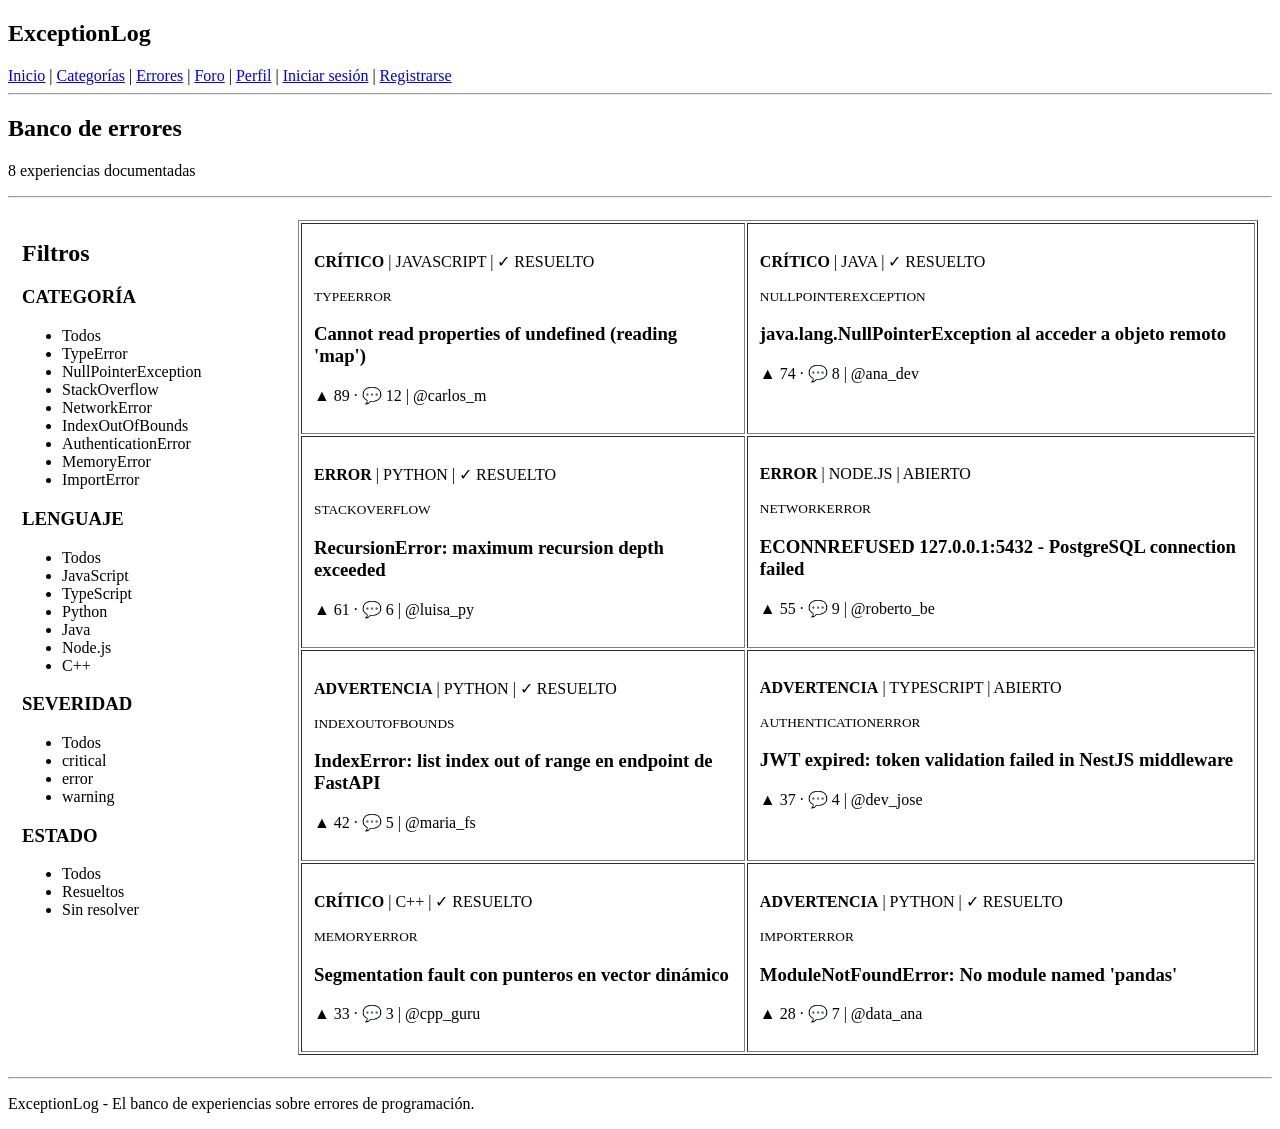
==== errores.html @ 6d087bd1 "Tercera página con js" ====
<!DOCTYPE html>
<html lang="es">
<head>
  <meta charset="UTF-8">
  <title>Errores - ExceptionLog</title>
  <link rel="stylesheet" href="styles.css">
</head>
<body class="errores">

<header>
  <h2>ExceptionLog</h2>
  <nav>
    <a href="index.html">Inicio</a> |
    <a href="categorias.html">Categorías</a> |
    <a href="errores.html">Errores</a> |
    <a href="foro.html">Foro</a> |
    <a href="perfil.html">Perfil</a> |
    <a href="iniciar-sesion.html">Iniciar sesión</a> |
    <a href="registro.html">Registrarse</a>
  </nav>
  <hr>
</header>

<main>

  <section>
    <h1>Banco de errores</h1>
    <p>8 experiencias documentadas</p>
  </section>

  <hr>

  <table cellpadding="12">
    <tr>
      <td valign="top" width="250">
        <aside>
          <h2>Filtros</h2>
      <h3>CATEGORÍA</h3>
      <ul>
        <li>Todos</li>
        <li>TypeError</li>
        <li>NullPointerException</li>
        <li>StackOverflow</li>
        <li>NetworkError</li>
        <li>IndexOutOfBounds</li>
        <li>AuthenticationError</li>
        <li>MemoryError</li>
        <li>ImportError</li>
      </ul>
      <h3>LENGUAJE</h3>
      <ul>
        <li>Todos</li>
        <li>JavaScript</li>
        <li>TypeScript</li>
        <li>Python</li>
        <li>Java</li>
        <li>Node.js</li>
        <li>C++</li>
      </ul>
      <h3>SEVERIDAD</h3>
      <ul>
        <li>Todos</li>
        <li>critical</li>
        <li>error</li>
        <li>warning</li>
      </ul>
      <h3>ESTADO</h3>
      <ul>
        <li>Todos</li>
        <li>Resueltos</li>
        <li>Sin resolver</li>
      </ul>
        </aside>
      </td>
      <td valign="top">
        <section>
          <table border="1" cellpadding="12">
      <tr>
        <td valign="top">
          <p><b>CRÍTICO</b> | JAVASCRIPT | ✓ RESUELTO</p>
          <p><small>TYPEERROR</small></p>
          <h3>Cannot read properties of undefined (reading 'map')</h3>
          <p>▲ 89 · 💬 12 | @carlos_m</p>
        </td>
        <td valign="top">
          <p><b>CRÍTICO</b> | JAVA | ✓ RESUELTO</p>
          <p><small>NULLPOINTEREXCEPTION</small></p>
          <h3>java.lang.NullPointerException al acceder a objeto remoto</h3>
          <p>▲ 74 · 💬 8 | @ana_dev</p>
        </td>
      </tr>
      <tr>
        <td valign="top">
          <p><b>ERROR</b> | PYTHON | ✓ RESUELTO</p>
          <p><small>STACKOVERFLOW</small></p>
          <h3>RecursionError: maximum recursion depth exceeded</h3>
          <p>▲ 61 · 💬 6 | @luisa_py</p>
        </td>
        <td valign="top">
          <p><b>ERROR</b> | NODE.JS | ABIERTO</p>
          <p><small>NETWORKERROR</small></p>
          <h3>ECONNREFUSED 127.0.0.1:5432 - PostgreSQL connection failed</h3>
          <p>▲ 55 · 💬 9 | @roberto_be</p>
        </td>
      </tr>
      <tr>
        <td valign="top">
          <p><b>ADVERTENCIA</b> | PYTHON | ✓ RESUELTO</p>
          <p><small>INDEXOUTOFBOUNDS</small></p>
          <h3>IndexError: list index out of range en endpoint de FastAPI</h3>
          <p>▲ 42 · 💬 5 | @maria_fs</p>
        </td>
        <td valign="top">
          <p><b>ADVERTENCIA</b> | TYPESCRIPT | ABIERTO</p>
          <p><small>AUTHENTICATIONERROR</small></p>
          <h3>JWT expired: token validation failed in NestJS middleware</h3>
          <p>▲ 37 · 💬 4 | @dev_jose</p>
        </td>
      </tr>
      <tr>
        <td valign="top">
          <p><b>CRÍTICO</b> | C++ | ✓ RESUELTO</p>
          <p><small>MEMORYERROR</small></p>
          <h3>Segmentation fault con punteros en vector dinámico</h3>
          <p>▲ 33 · 💬 3 | @cpp_guru</p>
        </td>
        <td valign="top">
          <p><b>ADVERTENCIA</b> | PYTHON | ✓ RESUELTO</p>
          <p><small>IMPORTERROR</small></p>
          <h3>ModuleNotFoundError: No module named 'pandas'</h3>
          <p>▲ 28 · 💬 7 | @data_ana</p>
        </td>
      </tr>
          </table>
        </section>
      </td>
    </tr>
  </table>

</main>

<footer>
  <hr>
  <p>ExceptionLog - El banco de experiencias sobre errores de programación.</p>
</footer>

<script src="script.js"></script>
</body>
</html>
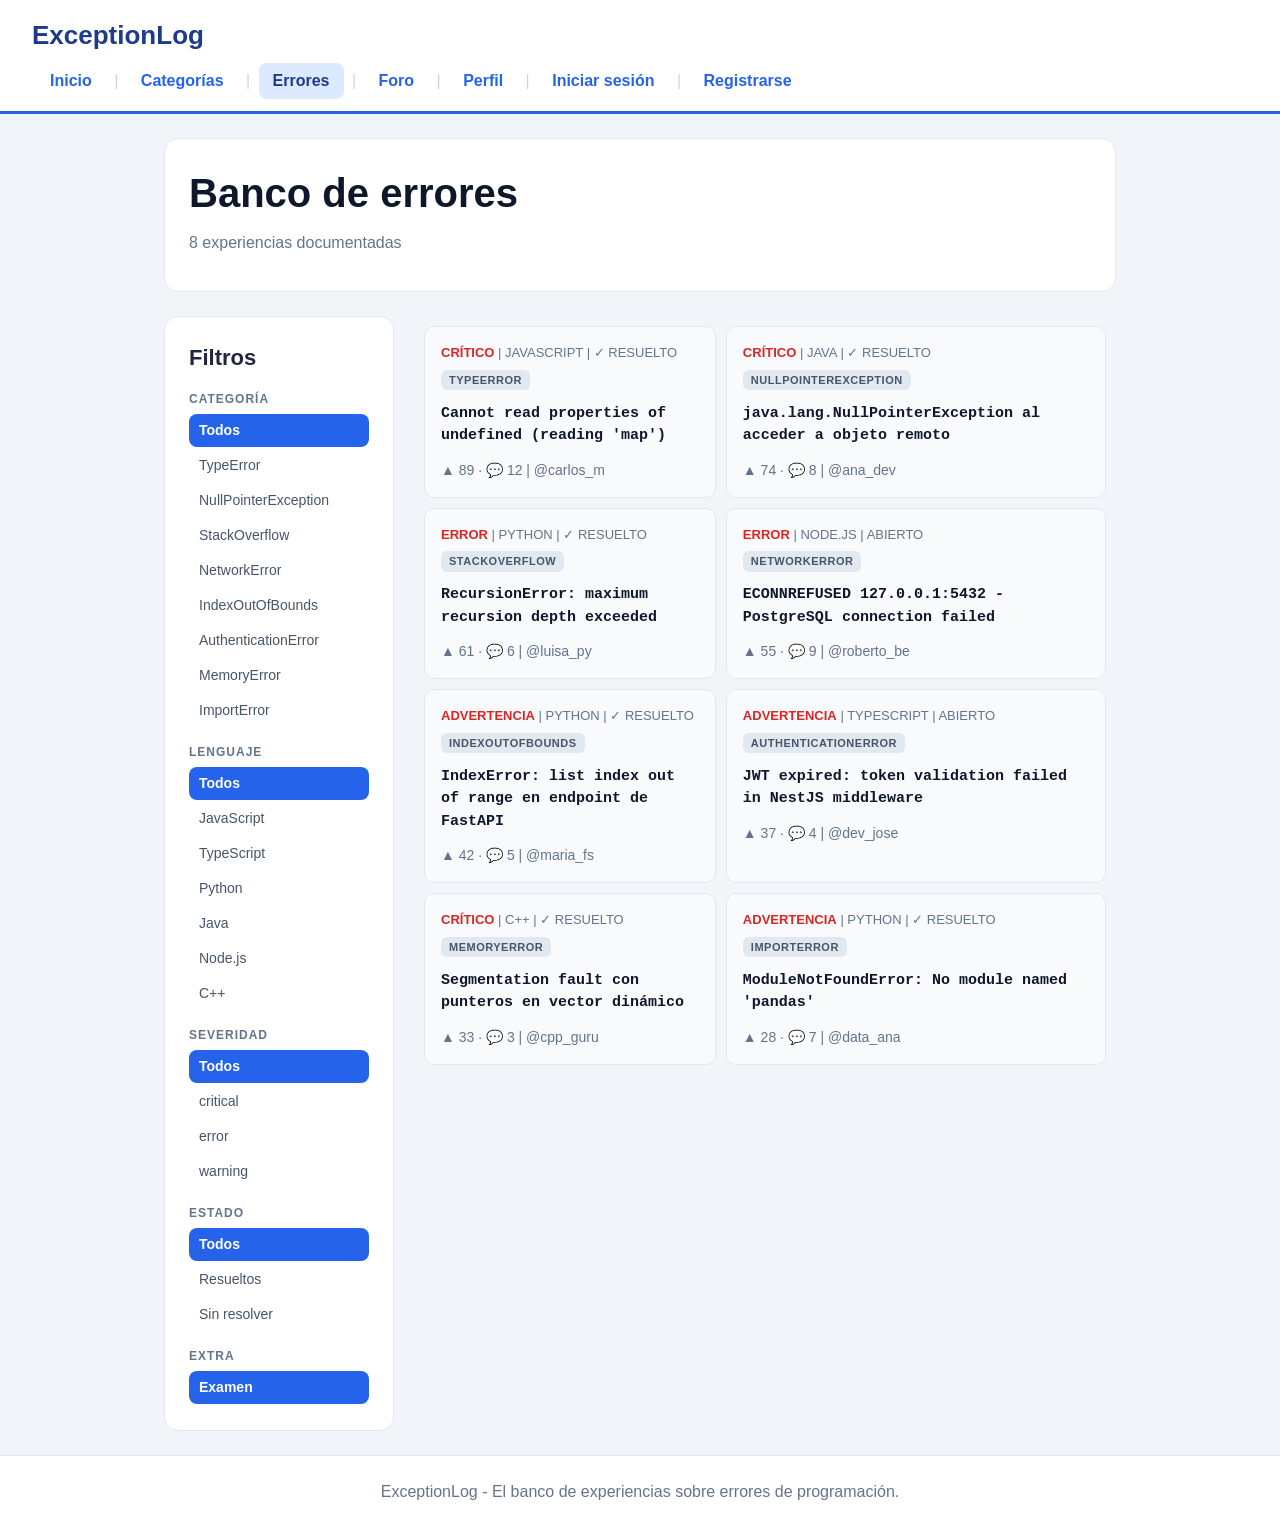
==== commit e439228a: "Tercera página con js" ====
--- a/errores.html
+++ b/errores.html
@@ -69,6 +69,10 @@
         <li>Todos</li>
         <li>Resueltos</li>
         <li>Sin resolver</li>
+      </ul>
+      <h3>EXTRA</h3>
+        <ul id="lista-examen">
+        <li id="item-examen">Examen</li>
       </ul>
         </aside>
       </td>
--- a/styles.css
+++ b/styles.css
@@ -0,0 +1,788 @@
+/* =====================================================
+   ExceptionLog - Estilos de la página de inicio
+   Incluye: tipografía, colores, márgenes, padding,
+   bordes, hover y box model.
+   ===================================================== */
+
+/* ---------- BOX MODEL ----------
+   border-box: el ancho incluye el padding y el borde. */
+* {
+  box-sizing: border-box;
+}
+
+/* ---------- TIPOGRAFÍA Y COLORES BASE ---------- */
+body {
+  margin: 0;
+  font-family: "Segoe UI", Arial, sans-serif;
+  font-size: 16px;
+  line-height: 1.5;
+  color: #0f172a;
+  background-color: #f1f5f9;
+}
+
+h1 { font-size: 40px; margin: 0 0 8px 0; }
+h2 { font-size: 22px; color: #1e293b; margin: 0 0 12px 0; }
+h3 { font-family: "Courier New", monospace; font-size: 17px; margin: 0 0 8px 0; }
+p  { margin: 0 0 12px 0; }
+code, pre { font-family: "Courier New", monospace; }
+
+/* ---------- ENLACES Y HOVER ---------- */
+a {
+  color: #2563eb;
+  text-decoration: none;
+  font-weight: 600;
+}
+a:hover {
+  color: #1e40af;
+  text-decoration: underline;
+}
+
+/* ---------- ENCABEZADO Y MENÚ ---------- */
+header {
+  padding: 16px 32px 0 32px;
+  background-color: #ffffff;
+  border-bottom: 3px solid #2563eb;
+}
+header h2 {
+  margin-bottom: 8px;
+  font-size: 26px;
+  color: #1e3a8a;
+}
+nav {
+  color: #cbd5e1;              /* color de las barras "|" entre enlaces */
+  padding-bottom: 12px;
+}
+nav a {
+  display: inline-block;
+  margin: 0 4px;
+  padding: 6px 14px;
+  border-radius: 8px;
+}
+nav a:hover {
+  background-color: #dbeafe;
+  text-decoration: none;
+}
+header hr { display: none; }
+
+/* ---------- CONTENIDO PRINCIPAL (márgenes) ---------- */
+main {
+  max-width: 1000px;
+  margin: 24px auto;           /* margin auto: centra el contenido */
+  padding: 0 24px;
+}
+section, aside {
+  margin-bottom: 24px;
+  padding: 24px;
+  background-color: #ffffff;
+  border: 1px solid #e2e8f0;
+  border-radius: 14px;
+}
+main > hr { display: none; }
+
+/* Primera sección: bienvenida con fondo oscuro */
+main > section:first-of-type {
+  color: #ffffff;
+  background-color: #0f172a;
+  border-color: #0f172a;
+}
+main > section:first-of-type p:first-child {
+  color: #38bdf8;
+  font-family: "Courier New", monospace;
+}
+main > section:first-of-type a { color: #7dd3fc; }
+main > section:first-of-type a:hover { color: #ffffff; }
+
+/* ---------- TABLAS (bordes + padding) ---------- */
+table {
+  width: 100%;
+  border-collapse: separate;
+  border-spacing: 10px;
+  border: 0;
+}
+td {
+  padding: 16px;
+  text-align: center;
+  background-color: #f8fafc;
+  border: 1px solid #e2e8f0;
+  border-radius: 10px;
+}
+td b { color: #2563eb; font-size: 18px; }
+td:hover {
+  background-color: #dbeafe;
+  border-color: #2563eb;
+}
+
+/* ---------- TARJETAS DE ERRORES ---------- */
+article {
+  padding: 18px;
+  margin-bottom: 16px;
+  background-color: #ffffff;
+  border: 1px solid #e2e8f0;
+  border-top: 5px solid #f97316;
+  border-radius: 12px;
+}
+article:hover {
+  background-color: #f8fafc;
+  border-color: #2563eb;
+}
+article p { color: #64748b; font-size: 14px; }
+article hr, section hr { display: none; }
+
+pre {
+  margin: 0 0 12px 0;
+  padding: 12px;
+  overflow-x: auto;
+  font-size: 13px;
+  color: #7dd3fc;
+  background-color: #0f172a;
+  border-radius: 8px;
+}
+
+/* ---------- LISTAS ---------- */
+ul {
+  margin: 0;
+  padding: 0;
+  list-style: none;
+}
+li {
+  margin-bottom: 10px;
+  padding: 12px 16px;
+  color: #475569;
+  background-color: #f8fafc;
+  border-left: 4px solid #2563eb;
+  border-radius: 8px;
+}
+li:hover { background-color: #dbeafe; }
+
+/* ---------- ACCESO RÁPIDO / TIP ---------- */
+aside h2 { margin-top: 16px; }
+aside h2:first-child { margin-top: 0; }
+aside code { color: #b45309; background-color: #fef3c7; padding: 2px 6px; border-radius: 4px; }
+
+/* ---------- PIE DE PÁGINA ---------- */
+footer {
+  padding: 24px;
+  text-align: center;
+  color: #64748b;
+  background-color: #ffffff;
+  border-top: 1px solid #e2e8f0;
+}
+footer hr { display: none; }
+
+
+/* =====================================================
+   PÁGINAS 2 y 3: CATEGORÍAS y ERRORES
+   Cada página tiene una clase en <body> (categorias / errores)
+   para que estas reglas NO cambien la página de Inicio.
+   ===================================================== */
+
+/* ---------- Título de la página (sección blanca, no oscura) ---------- */
+body.categorias main > section:first-of-type,
+body.errores main > section:first-of-type {
+  color: #0f172a;
+  background-color: #ffffff;
+  border-color: #e2e8f0;
+}
+body.categorias main > section:first-of-type p,
+body.errores main > section:first-of-type p {
+  color: #64748b;
+}
+
+/* ---------- Buscador ---------- */
+input[type="text"] {
+  width: 100%;
+  max-width: 480px;
+  margin-top: 8px;
+  padding: 12px 16px;
+  font-size: 16px;
+  border: 1px solid #cbd5e1;
+  border-radius: 10px;
+  background-color: #f8fafc;
+}
+input[type="text"]:focus {
+  outline: none;
+  border-color: #2563eb;
+  background-color: #ffffff;
+}
+
+/* ---------- CATEGORÍAS: tarjetas ---------- */
+body.categorias td p:first-child {
+  margin-bottom: 4px;
+  font-size: 32px;            /* el emoji */
+}
+body.categorias td h3 {
+  color: #2563eb;
+  font-size: 16px;
+}
+body.categorias td p {
+  color: #475569;
+  font-size: 14px;
+}
+body.categorias td p b {
+  display: inline-block;
+  padding: 3px 10px;
+  font-size: 12px;
+  color: #1d4ed8;
+  background-color: #dbeafe;
+  border-radius: 999px;
+}
+
+/* ---------- ERRORES: tabla de maquetación (filtros | lista) ---------- */
+body.errores main > table {
+  border-spacing: 0;
+  margin-bottom: 24px;
+}
+body.errores main > table > tbody > tr > td {
+  padding: 0;
+  text-align: left;
+  vertical-align: top;
+  background: none;
+  border: 0;
+}
+body.errores main > table > tbody > tr > td:first-child {
+  padding-right: 20px;
+}
+body.errores td > section {
+  margin: 0;
+  padding: 0;
+  background: none;
+  border: 0;
+}
+
+/* ---------- ERRORES: panel de filtros ---------- */
+body.errores aside {
+  margin-bottom: 0;
+}
+body.errores aside h3 {
+  margin: 16px 0 6px 0;
+  font-family: "Segoe UI", Arial, sans-serif;
+  font-size: 12px;
+  letter-spacing: 1px;
+  color: #64748b;
+}
+body.errores aside li {
+  margin-bottom: 2px;
+  padding: 6px 10px;
+  font-size: 14px;
+  background: none;
+  border-left: 0;
+  cursor: pointer;
+}
+body.errores aside li:first-child {
+  color: #ffffff;
+  font-weight: 600;
+  background-color: #2563eb;
+}
+
+/* ---------- ERRORES: tarjetas de la lista ---------- */
+body.errores td section table td {
+  text-align: left;
+}
+body.errores td section table td p:first-child {
+  margin-bottom: 4px;
+  font-size: 13px;
+  color: #64748b;
+}
+body.errores td section table td p:first-child b {
+  font-size: 13px;
+  color: #dc2626;
+}
+body.errores td section table td small {
+  display: inline-block;
+  padding: 2px 8px;
+  font-size: 11px;
+  font-weight: 600;
+  letter-spacing: 0.5px;
+  color: #475569;
+  background-color: #e2e8f0;
+  border-radius: 6px;
+}
+body.errores td section table td h3 {
+  margin: 8px 0 12px 0;
+  font-size: 15px;
+}
+body.errores td section table td p:last-child {
+  margin: 0;
+  font-size: 14px;
+  color: #64748b;
+}
+
+
+/* =====================================================
+   PÁGINAS 4 a 7: FORO, PERFIL, INICIAR SESIÓN, REGISTRO
+   Cada página usa su propia clase en <body>.
+   ===================================================== */
+
+/* ---------- BOTONES (todas las páginas) ---------- */
+button {
+  padding: 10px 20px;
+  font-family: inherit;
+  font-size: 15px;
+  font-weight: 600;
+  color: #ffffff;
+  background-color: #2563eb;
+  border: 1px solid #2563eb;
+  border-radius: 10px;
+  cursor: pointer;
+}
+button:hover {
+  background-color: #1e40af;
+  border-color: #1e40af;
+}
+
+/* ---------- Quitar las líneas <hr> dentro de las celdas ---------- */
+td hr { display: none; }
+
+
+/* =====================================================
+   FORO
+   ===================================================== */
+
+/* Título (blanco, con el botón a la derecha) */
+body.foro main > section:first-of-type {
+  display: grid;
+  grid-template-columns: 1fr auto;
+  align-items: center;
+  color: #0f172a;
+  background-color: #ffffff;
+  border-color: #e2e8f0;
+}
+body.foro main > section:first-of-type p {
+  color: #64748b;
+  margin-bottom: 0;
+}
+body.foro main > section:first-of-type button {
+  grid-column: 2;
+  grid-row: 1 / span 2;
+}
+
+/* Filtros de lenguaje (botones tipo píldora) */
+body.foro main > section:nth-of-type(2) {
+  padding: 16px 24px;
+}
+body.foro main > section:nth-of-type(2) p {
+  margin: 0;
+}
+body.foro main > section:nth-of-type(2) button {
+  margin: 4px 4px 4px 0;
+  padding: 6px 16px;
+  font-size: 14px;
+  color: #475569;
+  background-color: #f8fafc;
+  border: 1px solid #cbd5e1;
+  border-radius: 999px;
+}
+body.foro main > section:nth-of-type(2) button:hover {
+  color: #1d4ed8;
+  background-color: #dbeafe;
+  border-color: #2563eb;
+}
+body.foro main > section:nth-of-type(2) button:first-child {
+  color: #ffffff;
+  background-color: #2563eb;
+  border-color: #2563eb;
+}
+
+/* Tabla de hilos (filas en lugar de tarjetas) */
+body.foro table {
+  border-collapse: collapse;
+  border-spacing: 0;
+}
+body.foro th {
+  padding: 10px 14px;
+  font-size: 12px;
+  letter-spacing: 1px;
+  text-align: left;
+  color: #64748b;
+  border-bottom: 2px solid #e2e8f0;
+}
+body.foro td {
+  padding: 14px;
+  text-align: left;
+  font-size: 14px;
+  color: #475569;
+  background: none;
+  border: 0;
+  border-bottom: 1px solid #e2e8f0;
+  border-radius: 0;
+}
+body.foro tr:hover td {
+  background-color: #f1f5f9;
+}
+body.foro td:first-child b {
+  font-size: 16px;
+  color: #0f172a;
+}
+body.foro td small {
+  font-size: 12px;
+  letter-spacing: 0.5px;
+  color: #64748b;
+}
+body.foro td:last-child {
+  font-size: 13px;
+  font-weight: 600;
+}
+
+
+/* =====================================================
+   PERFIL
+   ===================================================== */
+
+/* Tabla de maquetación (perfil | contenido) */
+body.perfil main > table {
+  border-spacing: 0;
+  margin-bottom: 24px;
+}
+body.perfil main > table > tbody > tr > td {
+  padding: 0;
+  text-align: left;
+  vertical-align: top;
+  background: none;
+  border: 0;
+}
+body.perfil main > table > tbody > tr > td:first-child {
+  padding-right: 20px;
+}
+
+/* Tarjeta del usuario */
+body.perfil aside {
+  margin-bottom: 0;
+  text-align: center;
+}
+body.perfil aside h1 {
+  display: flex;
+  align-items: center;
+  justify-content: center;
+  width: 84px;
+  height: 84px;
+  margin: 0 auto 12px auto;
+  font-size: 30px;
+  color: #ffffff;
+  background-color: #2563eb;
+  border-radius: 50%;
+}
+body.perfil aside h2 {
+  margin: 0 0 4px 0;
+}
+body.perfil aside p b {
+  font-size: 12px;
+  letter-spacing: 1px;
+  color: #1d4ed8;
+}
+body.perfil aside h3 {
+  margin: 16px 0 6px 0;
+  font-family: "Segoe UI", Arial, sans-serif;
+  font-size: 12px;
+  letter-spacing: 1px;
+  text-align: left;
+  color: #64748b;
+}
+body.perfil aside p {
+  font-size: 14px;
+}
+body.perfil aside h3 + p {
+  text-align: left;
+}
+body.perfil aside ul {
+  margin: 16px 0;
+  text-align: left;
+}
+body.perfil aside li {
+  margin-bottom: 6px;
+  padding: 8px 12px;
+  font-size: 14px;
+}
+body.perfil aside table {
+  margin: 0 -10px;
+  width: calc(100% + 20px);
+}
+body.perfil aside table td {
+  padding: 10px 4px;
+  font-size: 13px;
+}
+
+/* Pestañas (menú interno) */
+body.perfil td > nav {
+  margin-bottom: 16px;
+  padding: 8px;
+  background-color: #ffffff;
+  border: 1px solid #e2e8f0;
+  border-radius: 14px;
+}
+body.perfil td > nav a {
+  margin: 0 2px;
+}
+
+/* Secciones: errores, hilos e historial */
+body.perfil td > section h3 {
+  margin-bottom: 14px;
+  font-size: 18px;
+}
+body.perfil article h4 {
+  margin: 0 0 6px 0;
+  font-size: 16px;
+}
+body.perfil article p {
+  margin-bottom: 4px;
+}
+body.perfil li code {
+  padding: 2px 6px;
+  font-size: 13px;
+  color: #b45309;
+  background-color: #fef3c7;
+  border-radius: 4px;
+}
+body.perfil li small {
+  color: #64748b;
+}
+
+
+/* =====================================================
+   INICIAR SESIÓN y REGISTRO (pantalla dividida)
+   ===================================================== */
+
+body.iniciar-sesion > table,
+body.registro > table {
+  width: 100%;
+  height: 100vh;
+  border-spacing: 0;
+}
+body.iniciar-sesion > table > tbody > tr > td,
+body.registro > table > tbody > tr > td {
+  padding: 48px;
+  text-align: left;
+  border: 0;
+  border-radius: 0;
+}
+
+/* Mitad izquierda: panel oscuro de bienvenida */
+body.iniciar-sesion > table > tbody > tr > td:first-child,
+body.registro > table > tbody > tr > td:first-child {
+  vertical-align: middle;
+  color: #ffffff;
+  background-color: #0f172a;
+}
+body.iniciar-sesion td section,
+body.registro td section {
+  margin: 0;
+  padding: 0;
+  background: none;
+  border: 0;
+}
+body.iniciar-sesion td section h1,
+body.registro td section h1 {
+  display: inline-block;
+  margin-bottom: 24px;
+  padding: 10px 18px;
+  font-family: "Courier New", monospace;
+  font-size: 40px;
+  color: #ffffff;
+  background-color: #2563eb;
+  border-radius: 14px;
+}
+body.iniciar-sesion td section h2,
+body.registro td section h2 {
+  font-size: 34px;
+  color: #ffffff;
+}
+body.iniciar-sesion td section p,
+body.registro td section p {
+  font-size: 18px;
+  color: #cbd5e1;
+}
+body.iniciar-sesion td section pre,
+body.registro td section pre {
+  margin-top: 28px;
+  padding: 16px;
+  font-size: 14px;
+  color: #7dd3fc;
+  background-color: #1e293b;
+}
+
+/* Mitad derecha: formulario */
+body.iniciar-sesion > table > tbody > tr > td:last-child,
+body.registro > table > tbody > tr > td:last-child {
+  vertical-align: middle;
+  background-color: #ffffff;
+}
+body.iniciar-sesion td header,
+body.registro td header {
+  max-width: 420px;
+  margin: 0 auto 24px auto;
+  padding: 0;
+  border: 0;
+}
+body.iniciar-sesion td header h2,
+body.registro td header h2 {
+  margin: 0;
+}
+body.iniciar-sesion td main,
+body.registro td main {
+  max-width: 420px;
+  margin: 0 auto;
+  padding: 0;
+}
+body.iniciar-sesion td main h1,
+body.registro td main h1 {
+  font-size: 32px;
+}
+
+/* Campos del formulario */
+form label {
+  display: inline-block;
+  margin-bottom: 6px;
+  font-size: 12px;
+  font-weight: 600;
+  letter-spacing: 1px;
+  color: #64748b;
+}
+form br {
+  display: none;
+}
+body.iniciar-sesion form input,
+body.registro form input,
+body.registro form select {
+  display: block;
+  width: 100%;
+  max-width: none;
+  margin: 0;
+  padding: 12px 14px;
+  font-family: inherit;
+  font-size: 15px;
+  color: #0f172a;
+  background-color: #f8fafc;
+  border: 1px solid #cbd5e1;
+  border-radius: 10px;
+}
+body.iniciar-sesion form input:focus,
+body.registro form input:focus,
+body.registro form select:focus {
+  outline: none;
+  background-color: #ffffff;
+  border-color: #2563eb;
+}
+form button[type="submit"] {
+  width: 100%;
+  padding: 13px;
+  font-size: 16px;
+  margin-top: 8px;
+}
+
+/* "¿Olvidaste tu contraseña?" a la derecha */
+body.iniciar-sesion form p a {
+  float: right;
+  font-size: 13px;
+}
+
+/* Botones Google / GitHub */
+body.iniciar-sesion td main > p:nth-of-type(2) {
+  text-align: center;
+  color: #64748b;
+  font-size: 14px;
+}
+body.iniciar-sesion td main p:has(> button[type="button"]) {
+  display: flex;
+  gap: 12px;
+}
+body.iniciar-sesion button[type="button"] {
+  flex: 1;
+  color: #1e293b;
+  background-color: #ffffff;
+  border: 1px solid #cbd5e1;
+}
+body.iniciar-sesion button[type="button"]:hover {
+  background-color: #dbeafe;
+  border-color: #2563eb;
+}
+body.iniciar-sesion td main > p:last-child,
+body.registro td main > p:last-child {
+  margin-top: 16px;
+  font-size: 14px;
+  text-align: center;
+  color: #64748b;
+}
+
+/* ---------- Ajustes finales ---------- */
+body.foro td:last-child {
+  white-space: nowrap;
+}
+body.perfil li b {
+  font-size: 15px;
+  color: #0f172a;
+}
+
+
+/* =====================================================
+   JAVASCRIPT: estilos de lo que el script agrega o cambia
+   ===================================================== */
+
+/* ---------- Página actual en el menú y pestaña activa del perfil ---------- */
+nav a.activo {
+  color: #1e3a8a;
+  background-color: #dbeafe;
+}
+
+/* ---------- Mensajes de los formularios (error / éxito / info) ---------- */
+.mensaje {
+  display: none;
+  margin: 12px 0;
+  padding: 10px 14px;
+  font-size: 14px;
+  font-weight: 600;
+  border-radius: 10px;
+}
+.mensaje.error {
+  display: block;
+  color: #b91c1c;
+  background-color: #fee2e2;
+  border: 1px solid #fecaca;
+}
+.mensaje.exito {
+  display: block;
+  color: #166534;
+  background-color: #dcfce7;
+  border: 1px solid #bbf7d0;
+}
+.mensaje.info {
+  display: block;
+  color: #1e40af;
+  background-color: #dbeafe;
+  border: 1px solid #bfdbfe;
+}
+
+/* ---------- Categorías: tarjetas clicables y aviso sin resultados ---------- */
+body.categorias td {
+  cursor: pointer;
+}
+.sin-resultados {
+  margin: 8px 0 0 0;
+  text-align: center;
+  color: #64748b;
+}
+
+/* ---------- Errores: el filtro elegido se marca con la clase "seleccionado" ---------- */
+body.errores aside li.seleccionado {
+  color: #ffffff;
+  font-weight: 600;
+  background-color: #2563eb;
+}
+body.errores aside li:first-child:not(.seleccionado) {
+  color: #475569;
+  font-weight: normal;
+  background: none;
+}
+body.errores aside li:not(.seleccionado):hover {
+  background-color: #dbeafe;
+}
+
+/* ---------- Foro: el botón de lenguaje elegido se marca con la clase "activo" ---------- */
+body.foro main > section:nth-of-type(2) button.activo {
+  color: #ffffff;
+  background-color: #2563eb;
+  border-color: #2563eb;
+}
+body.foro main > section:nth-of-type(2) button:first-child:not(.activo) {
+  color: #475569;
+  background-color: #f8fafc;
+  border-color: #cbd5e1;
+}
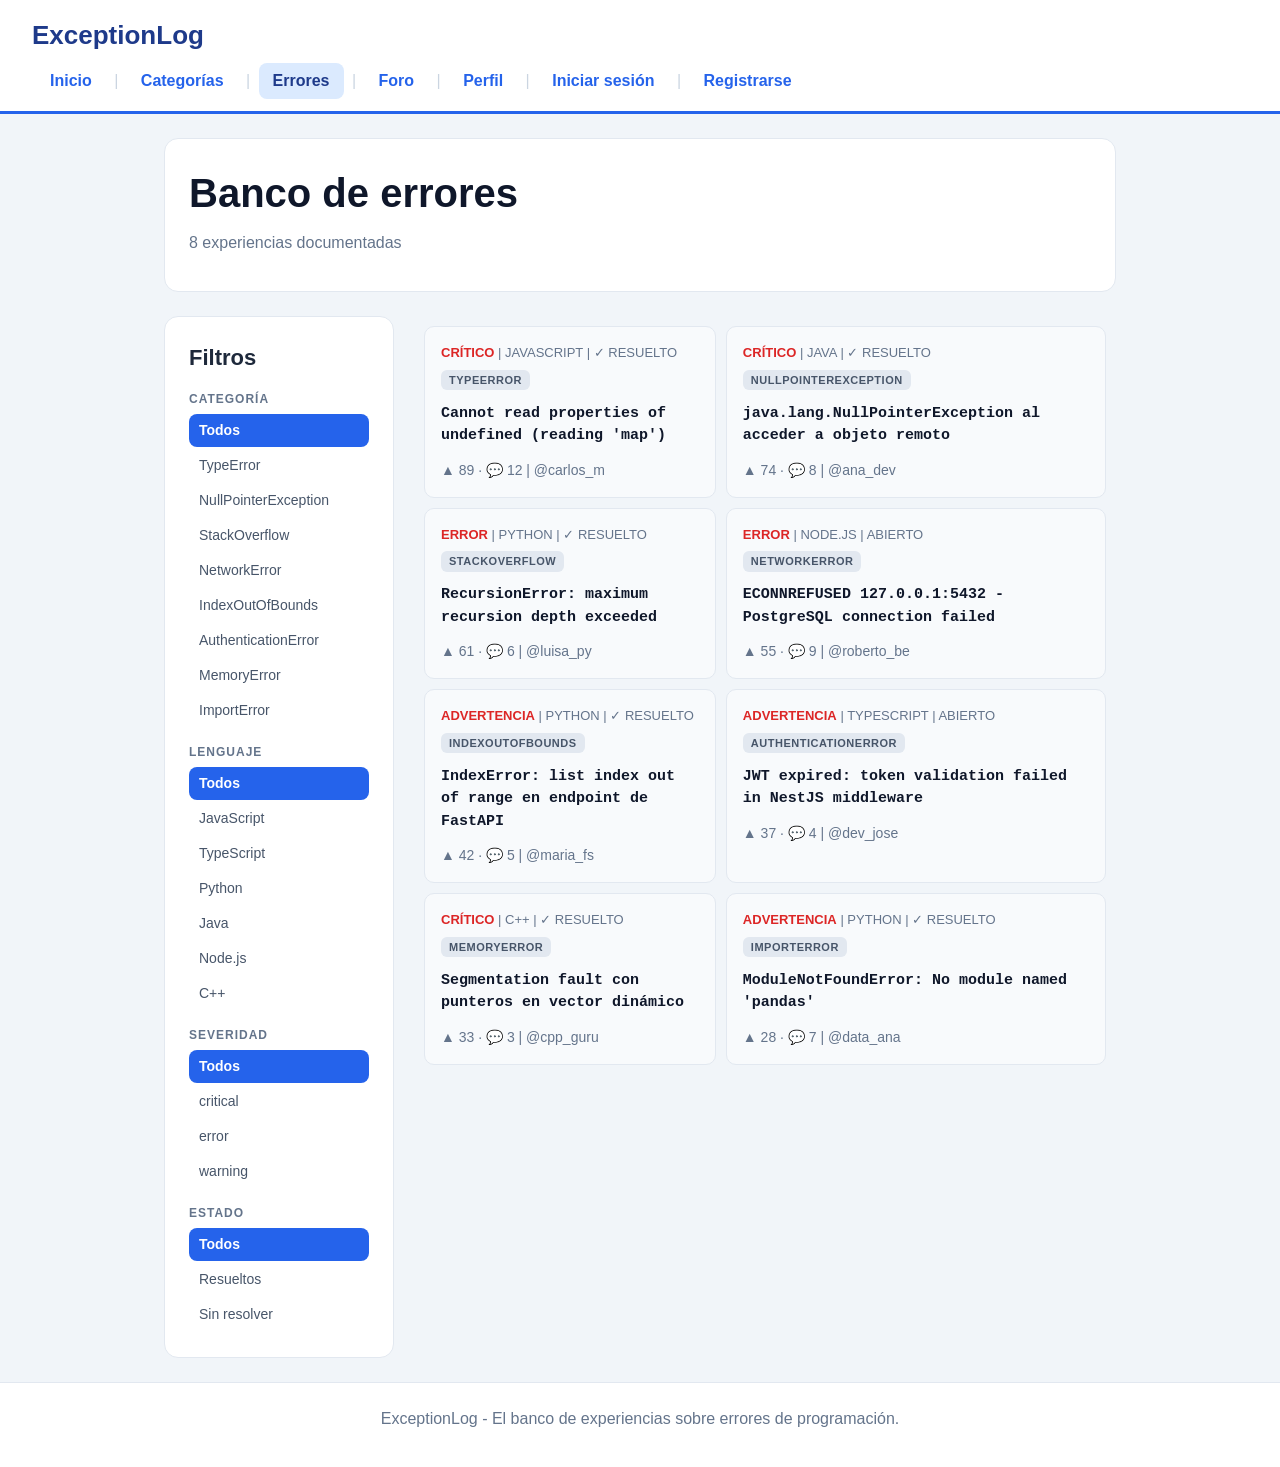
==== commit e64877dc: "Tercera página con js Removed the EXTRA section and its associated list from errores.html." ====
--- a/errores.html
+++ b/errores.html
@@ -69,10 +69,6 @@
         <li>Todos</li>
         <li>Resueltos</li>
         <li>Sin resolver</li>
-      </ul>
-      <h3>EXTRA</h3>
-        <ul id="lista-examen">
-        <li id="item-examen">Examen</li>
       </ul>
         </aside>
       </td>
